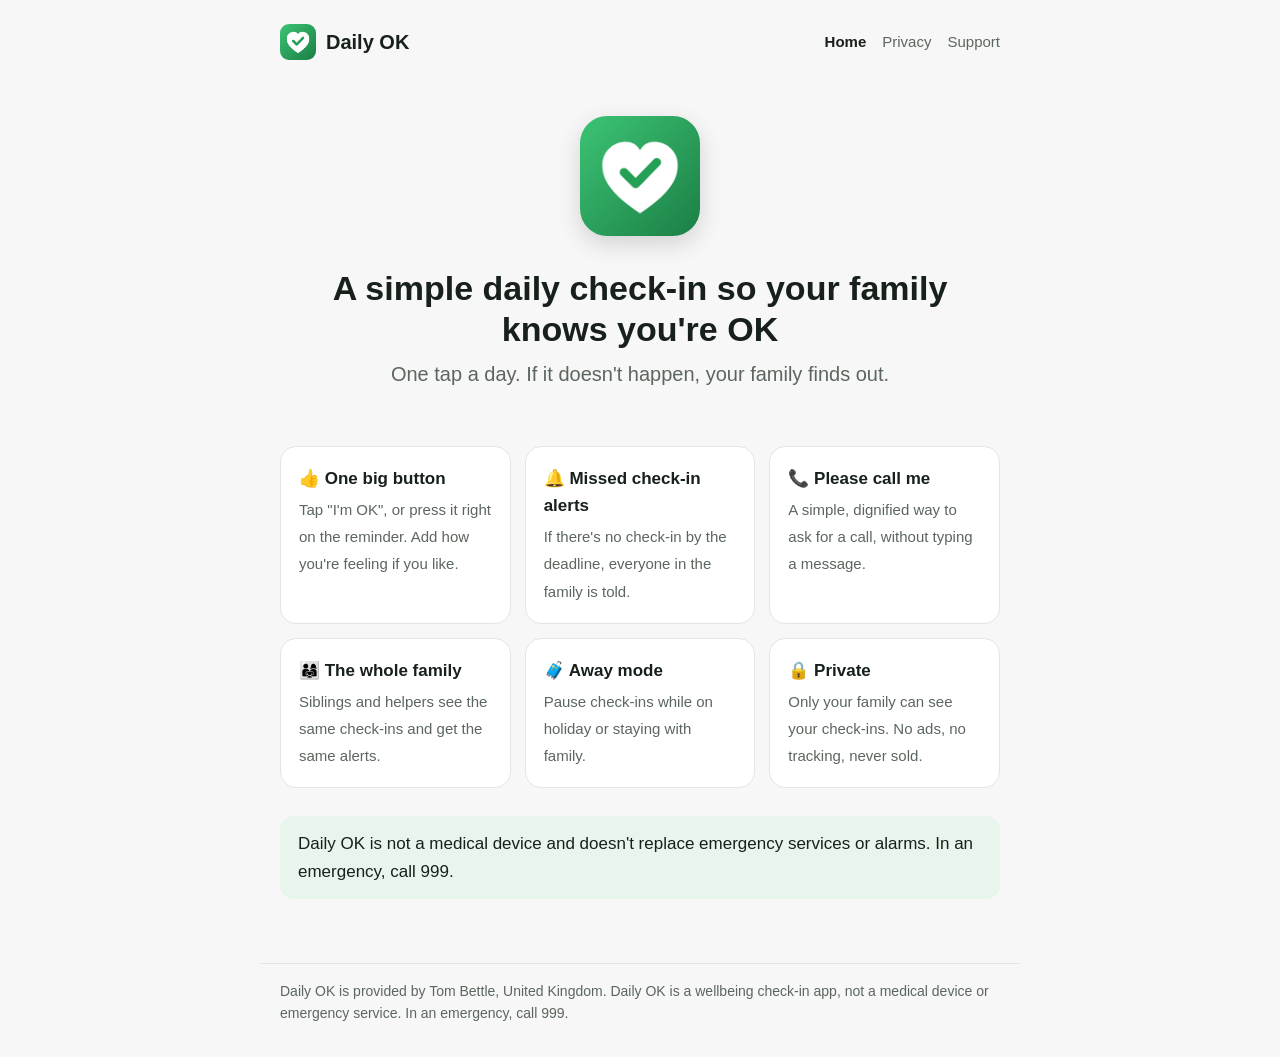
==== index.html @ 9c90e7b6 "Add Daily OK home, privacy policy and support pages Co-Authored-By: Claude Opus 5.5 <noreply@anthrop" ====
<!doctype html><html lang="en-GB"><head><meta charset="utf-8"><meta name="viewport" content="width=device-width, initial-scale=1"><link rel="icon" href="favicon.png"><link rel="stylesheet" href="style.css"><title>Daily OK</title><meta name="description" content="A simple daily check-in so your family knows you're OK."></head><body>
<header>
  <a class="brand" href="./"><img src="icon.png" alt="">Daily OK</a>
  <nav><a href="./" aria-current="page">Home</a><a href="privacy.html" >Privacy</a><a href="support.html" >Support</a></nav>
</header>
<main>
<section class="hero">
  <img src="icon.png" alt="Daily OK app icon">
  <h1>A simple daily check-in so your family knows you're OK</h1>
  <p class="lead">One tap a day. If it doesn't happen, your family finds out.</p>
</section>
<div class="cards">
  <div class="card"><b>👍 One big button</b><span>Tap "I'm OK", or press it right on the reminder. Add how you're feeling if you like.</span></div>
  <div class="card"><b>🔔 Missed check-in alerts</b><span>If there's no check-in by the deadline, everyone in the family is told.</span></div>
  <div class="card"><b>📞 Please call me</b><span>A simple, dignified way to ask for a call, without typing a message.</span></div>
  <div class="card"><b>👨‍👩‍👧 The whole family</b><span>Siblings and helpers see the same check-ins and get the same alerts.</span></div>
  <div class="card"><b>🧳 Away mode</b><span>Pause check-ins while on holiday or staying with family.</span></div>
  <div class="card"><b>🔒 Private</b><span>Only your family can see your check-ins. No ads, no tracking, never sold.</span></div>
</div>
<p class="note">Daily OK is not a medical device and doesn't replace emergency services or alarms. In an emergency, call 999.</p>
</main>
<footer>Daily OK is provided by Tom Bettle, United Kingdom. Daily OK is a wellbeing check-in app, not a medical device or emergency service. In an emergency, call 999.</footer>
</body></html>
---- style.css ----
:root {
  --bg: #f6f7f6;
  --surface: #ffffff;
  --text: #17201a;
  --muted: #5b665e;
  --line: #e2e6e3;
  --brand: #1f8f4e;
  --brand-soft: #e7f5ec;
}
@media (prefers-color-scheme: dark) {
  :root {
    --bg: #0f1411;
    --surface: #171e19;
    --text: #e9efea;
    --muted: #a3b0a7;
    --line: #2a332d;
    --brand: #4fcf85;
    --brand-soft: #18301f;
  }
}
* { box-sizing: border-box; }
body {
  margin: 0;
  background: var(--bg);
  color: var(--text);
  font: 17px/1.6 -apple-system, BlinkMacSystemFont, "Segoe UI", Roboto, Helvetica, Arial, sans-serif;
}
a { color: var(--brand); }
header, main, footer { max-width: 760px; margin: 0 auto; padding: 0 20px; }
header { display: flex; align-items: center; gap: 12px; padding-top: 24px; padding-bottom: 8px; }
header a.brand { display: flex; align-items: center; gap: 10px; color: var(--text); text-decoration: none; font-weight: 700; font-size: 20px; }
header img { width: 36px; height: 36px; border-radius: 9px; }
nav { margin-left: auto; display: flex; gap: 16px; font-size: 15px; }
nav a { color: var(--muted); text-decoration: none; }
nav a[aria-current="page"] { color: var(--text); font-weight: 600; }
main { padding-top: 16px; padding-bottom: 40px; }
h1 { font-size: 34px; line-height: 1.2; margin: 24px 0 8px; }
h2 { font-size: 22px; margin: 36px 0 8px; }
h3 { font-size: 18px; margin: 24px 0 4px; }
.lead { font-size: 20px; color: var(--muted); margin-top: 0; }
.updated { color: var(--muted); font-size: 15px; }
.hero { text-align: center; padding: 32px 0 8px; }
.hero img { width: 120px; height: 120px; border-radius: 27px; box-shadow: 0 8px 24px rgba(0,0,0,.15); }
.cards { display: grid; grid-template-columns: repeat(auto-fit, minmax(220px, 1fr)); gap: 14px; margin: 28px 0; }
.card { background: var(--surface); border: 1px solid var(--line); border-radius: 16px; padding: 18px; }
.card b { display: block; margin-bottom: 4px; }
.card span { color: var(--muted); font-size: 15px; }
.note { background: var(--brand-soft); border-radius: 14px; padding: 14px 18px; margin: 24px 0; }
table { width: 100%; border-collapse: collapse; margin: 12px 0; font-size: 15px; }
th, td { text-align: left; vertical-align: top; padding: 10px 8px; border-bottom: 1px solid var(--line); }
th { color: var(--muted); font-weight: 600; }
footer { border-top: 1px solid var(--line); padding-top: 16px; padding-bottom: 32px; color: var(--muted); font-size: 14px; }
@media (max-width: 520px) {
  h1 { font-size: 28px; }
  nav { gap: 12px; }
  table, thead, tbody, tr, th, td { display: block; }
  thead { display: none; }
  td { border: none; padding: 2px 0; }
  td:first-child { font-weight: 600; }
  td:not(:first-child) { color: var(--muted); }
  tr { border-bottom: 1px solid var(--line); padding: 10px 0; }
}
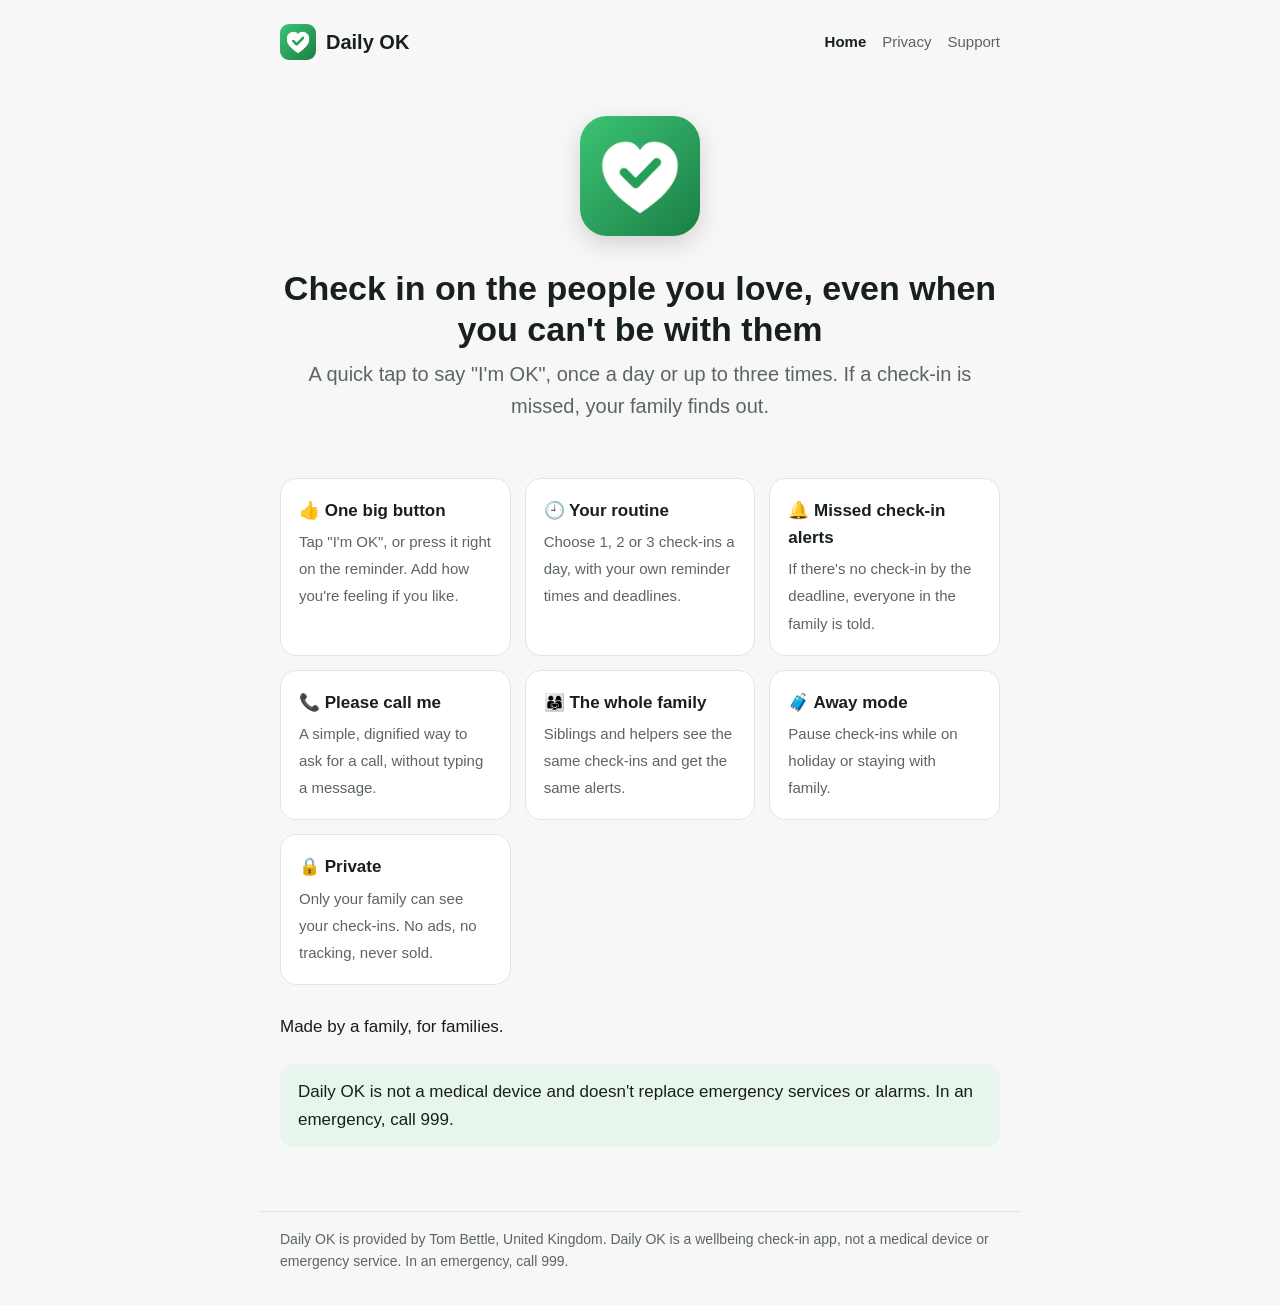
==== commit 4319793b: "Home page: multiple check-ins a day and warmer headline Co-Authored-By: Claude Opus 5.5 <noreply@ant" ====
--- a/index.html
+++ b/index.html
@@ -1,4 +1,4 @@
-<!doctype html><html lang="en-GB"><head><meta charset="utf-8"><meta name="viewport" content="width=device-width, initial-scale=1"><link rel="icon" href="favicon.png"><link rel="stylesheet" href="style.css"><title>Daily OK</title><meta name="description" content="A simple daily check-in so your family knows you're OK."></head><body>
+<!doctype html><html lang="en-GB"><head><meta charset="utf-8"><meta name="viewport" content="width=device-width, initial-scale=1"><link rel="icon" href="favicon.png"><link rel="stylesheet" href="style.css"><title>Daily OK</title><meta name="description" content="Check in on the people you love, even when you can't be with them. Made by a family, for families."></head><body>
 <header>
   <a class="brand" href="./"><img src="icon.png" alt="">Daily OK</a>
   <nav><a href="./" aria-current="page">Home</a><a href="privacy.html" >Privacy</a><a href="support.html" >Support</a></nav>
@@ -6,17 +6,19 @@
 <main>
 <section class="hero">
   <img src="icon.png" alt="Daily OK app icon">
-  <h1>A simple daily check-in so your family knows you're OK</h1>
-  <p class="lead">One tap a day. If it doesn't happen, your family finds out.</p>
+  <h1>Check in on the people you love, even when you can't be with them</h1>
+  <p class="lead">A quick tap to say "I'm OK", once a day or up to three times. If a check-in is missed, your family finds out.</p>
 </section>
 <div class="cards">
   <div class="card"><b>👍 One big button</b><span>Tap "I'm OK", or press it right on the reminder. Add how you're feeling if you like.</span></div>
+  <div class="card"><b>🕘 Your routine</b><span>Choose 1, 2 or 3 check-ins a day, with your own reminder times and deadlines.</span></div>
   <div class="card"><b>🔔 Missed check-in alerts</b><span>If there's no check-in by the deadline, everyone in the family is told.</span></div>
   <div class="card"><b>📞 Please call me</b><span>A simple, dignified way to ask for a call, without typing a message.</span></div>
   <div class="card"><b>👨‍👩‍👧 The whole family</b><span>Siblings and helpers see the same check-ins and get the same alerts.</span></div>
   <div class="card"><b>🧳 Away mode</b><span>Pause check-ins while on holiday or staying with family.</span></div>
   <div class="card"><b>🔒 Private</b><span>Only your family can see your check-ins. No ads, no tracking, never sold.</span></div>
 </div>
+<p>Made by a family, for families.</p>
 <p class="note">Daily OK is not a medical device and doesn't replace emergency services or alarms. In an emergency, call 999.</p>
 </main>
 <footer>Daily OK is provided by Tom Bettle, United Kingdom. Daily OK is a wellbeing check-in app, not a medical device or emergency service. In an emergency, call 999.</footer>
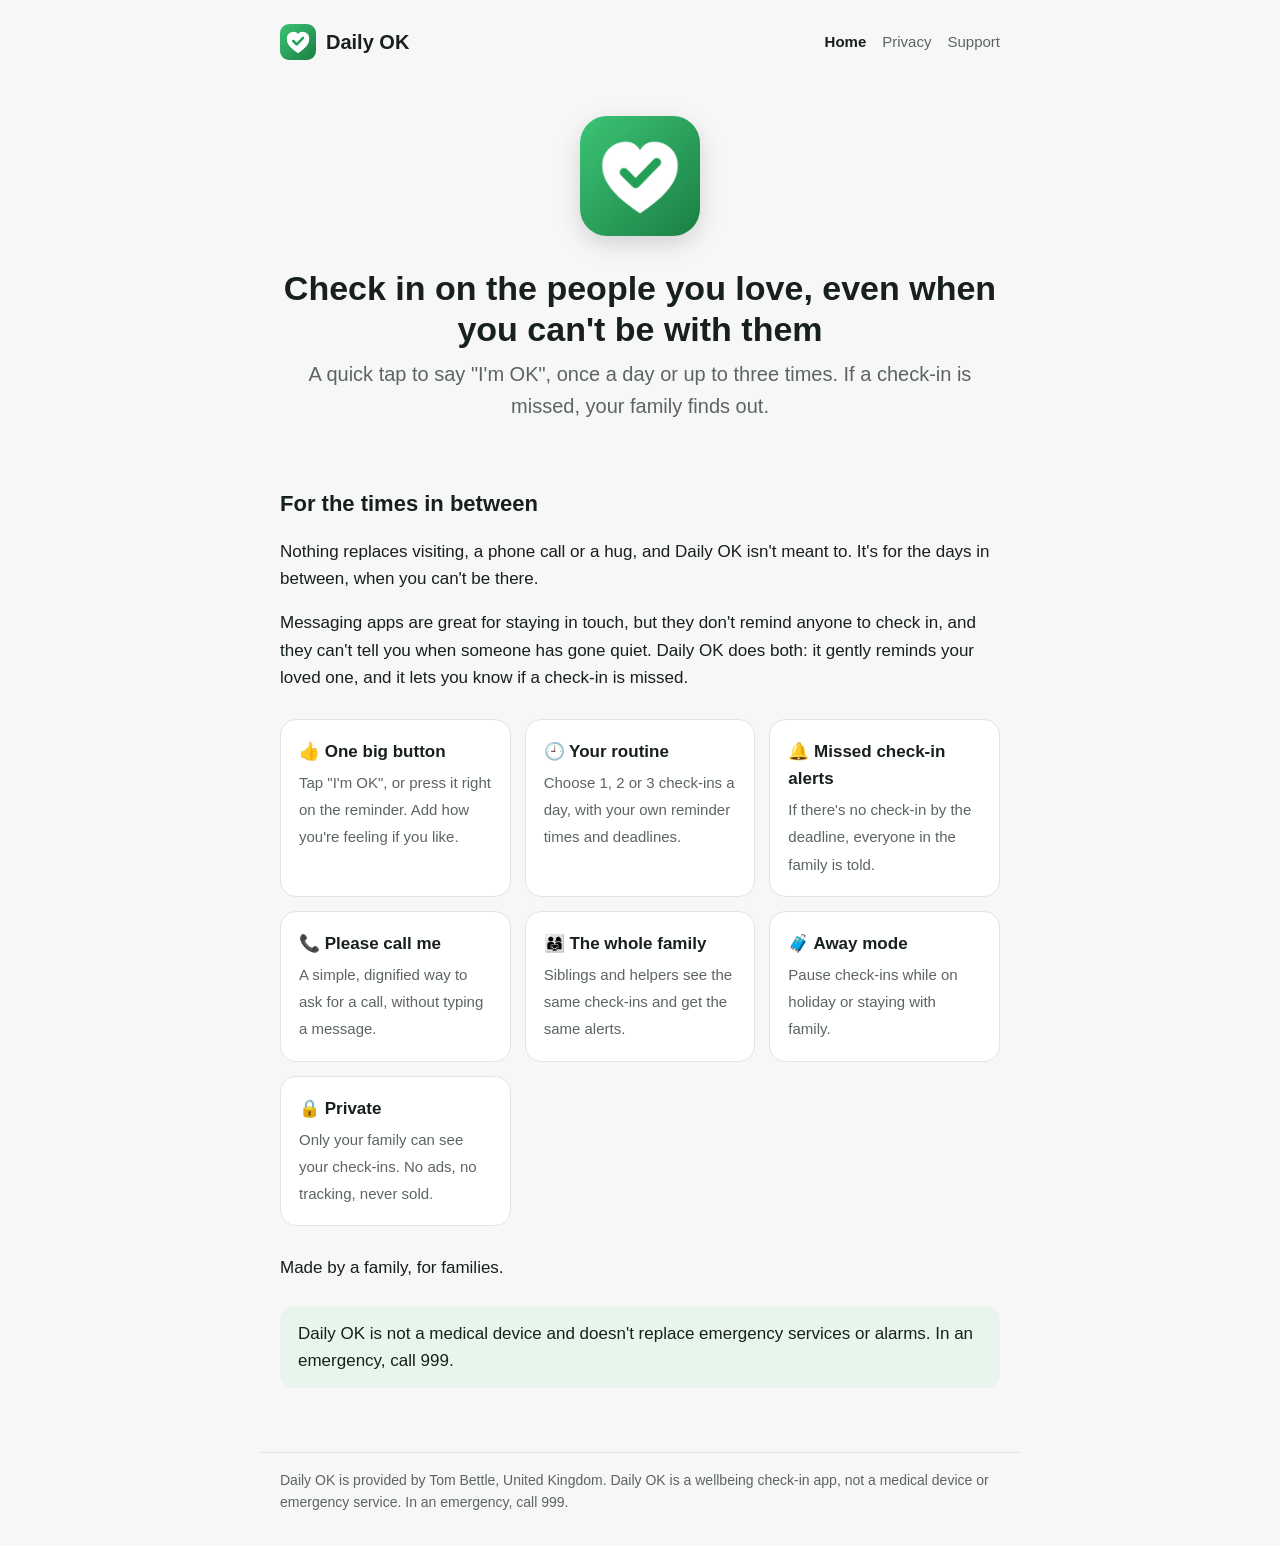
==== commit ee9e23f2: "Home page: for the times in between Co-Authored-By: Claude Opus 5.5 <noreply@anthropic.com> Claude-S" ====
--- a/index.html
+++ b/index.html
@@ -9,6 +9,9 @@
   <h1>Check in on the people you love, even when you can't be with them</h1>
   <p class="lead">A quick tap to say "I'm OK", once a day or up to three times. If a check-in is missed, your family finds out.</p>
 </section>
+<h2>For the times in between</h2>
+<p>Nothing replaces visiting, a phone call or a hug, and Daily OK isn't meant to. It's for the days in between, when you can't be there.</p>
+<p>Messaging apps are great for staying in touch, but they don't remind anyone to check in, and they can't tell you when someone has gone quiet. Daily OK does both: it gently reminds your loved one, and it lets you know if a check-in is missed.</p>
 <div class="cards">
   <div class="card"><b>👍 One big button</b><span>Tap "I'm OK", or press it right on the reminder. Add how you're feeling if you like.</span></div>
   <div class="card"><b>🕘 Your routine</b><span>Choose 1, 2 or 3 check-ins a day, with your own reminder times and deadlines.</span></div>
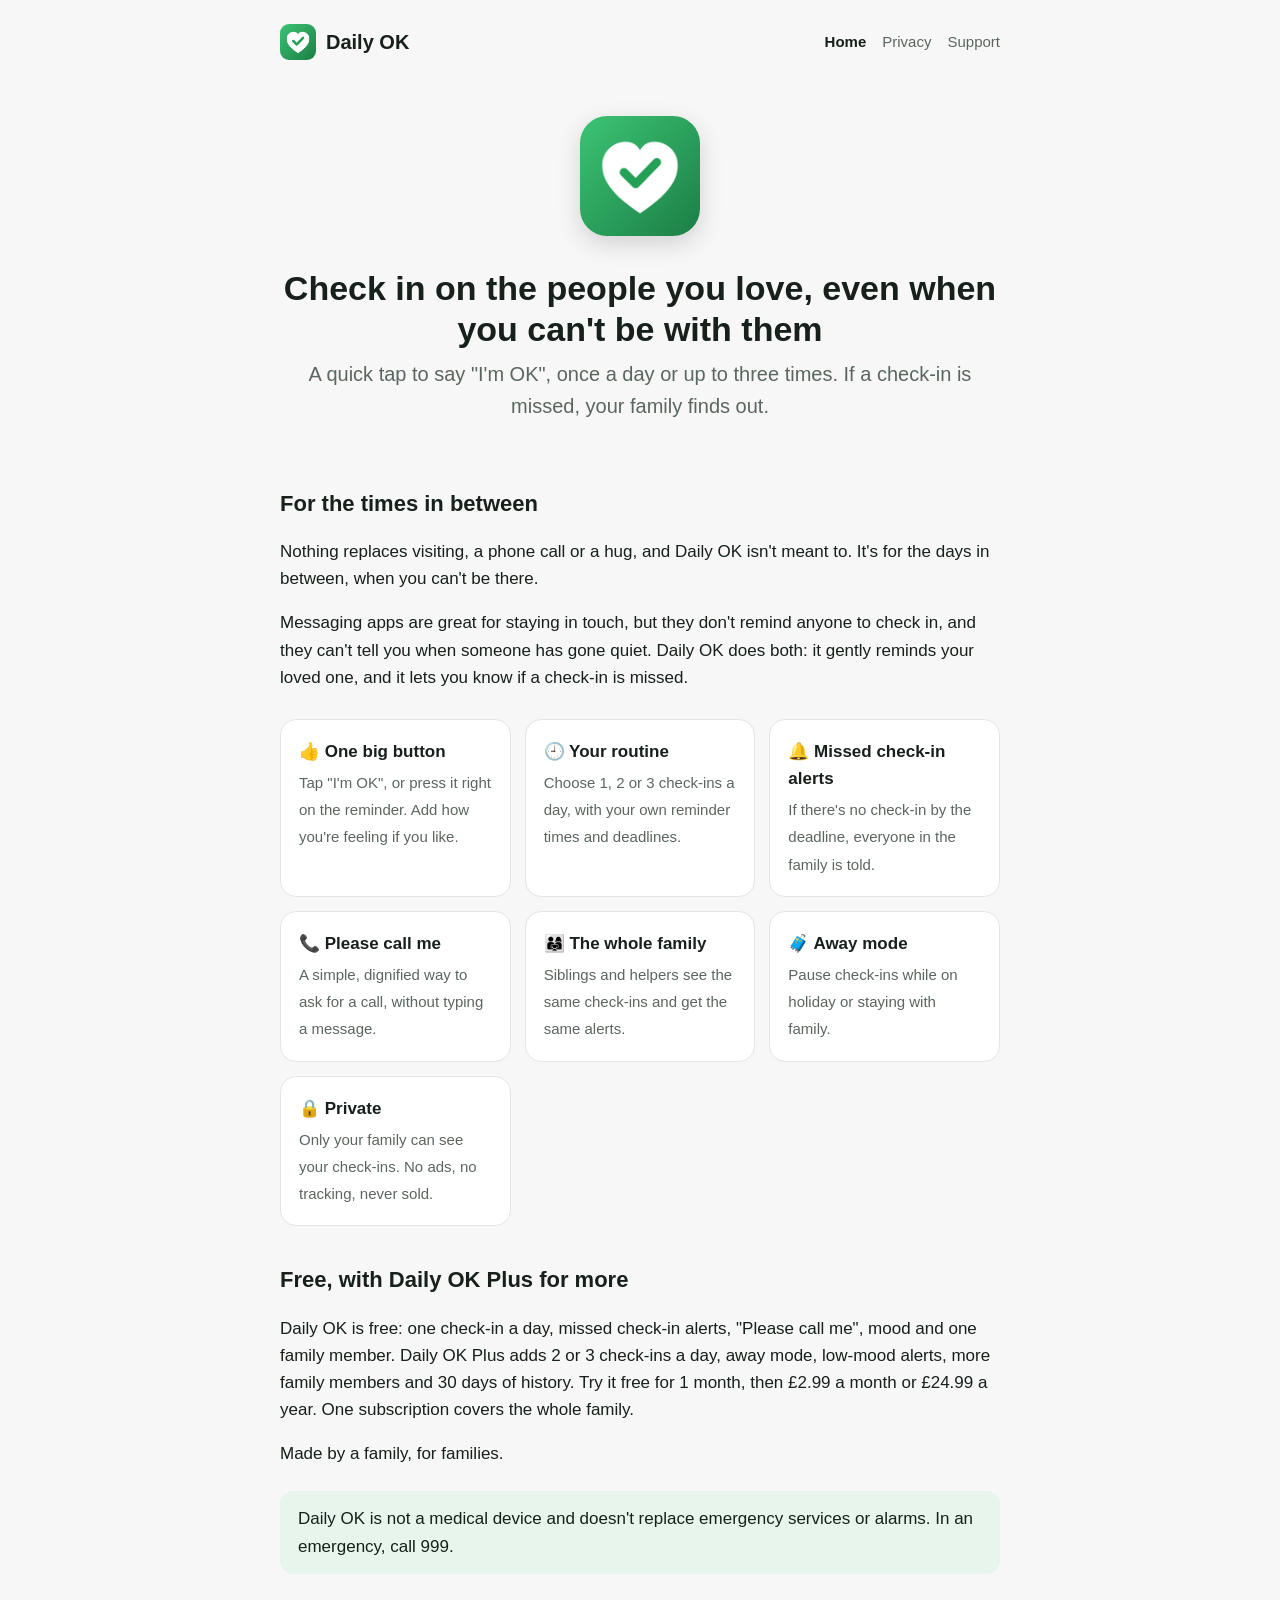
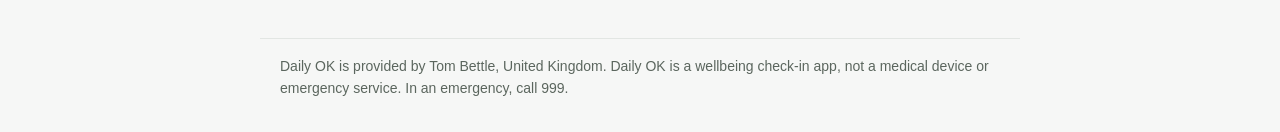
==== commit a118481c: "Mention Daily OK Plus on the home page and privacy policy Co-Authored-By: Claude Opus 5.5 <noreply@a" ====
--- a/index.html
+++ b/index.html
@@ -21,6 +21,8 @@
   <div class="card"><b>🧳 Away mode</b><span>Pause check-ins while on holiday or staying with family.</span></div>
   <div class="card"><b>🔒 Private</b><span>Only your family can see your check-ins. No ads, no tracking, never sold.</span></div>
 </div>
+<h2>Free, with Daily OK Plus for more</h2>
+<p>Daily OK is free: one check-in a day, missed check-in alerts, "Please call me", mood and one family member. Daily OK Plus adds 2 or 3 check-ins a day, away mode, low-mood alerts, more family members and 30 days of history. Try it free for 1 month, then £2.99 a month or £24.99 a year. One subscription covers the whole family.</p>
 <p>Made by a family, for families.</p>
 <p class="note">Daily OK is not a medical device and doesn't replace emergency services or alarms. In an emergency, call 999.</p>
 </main>
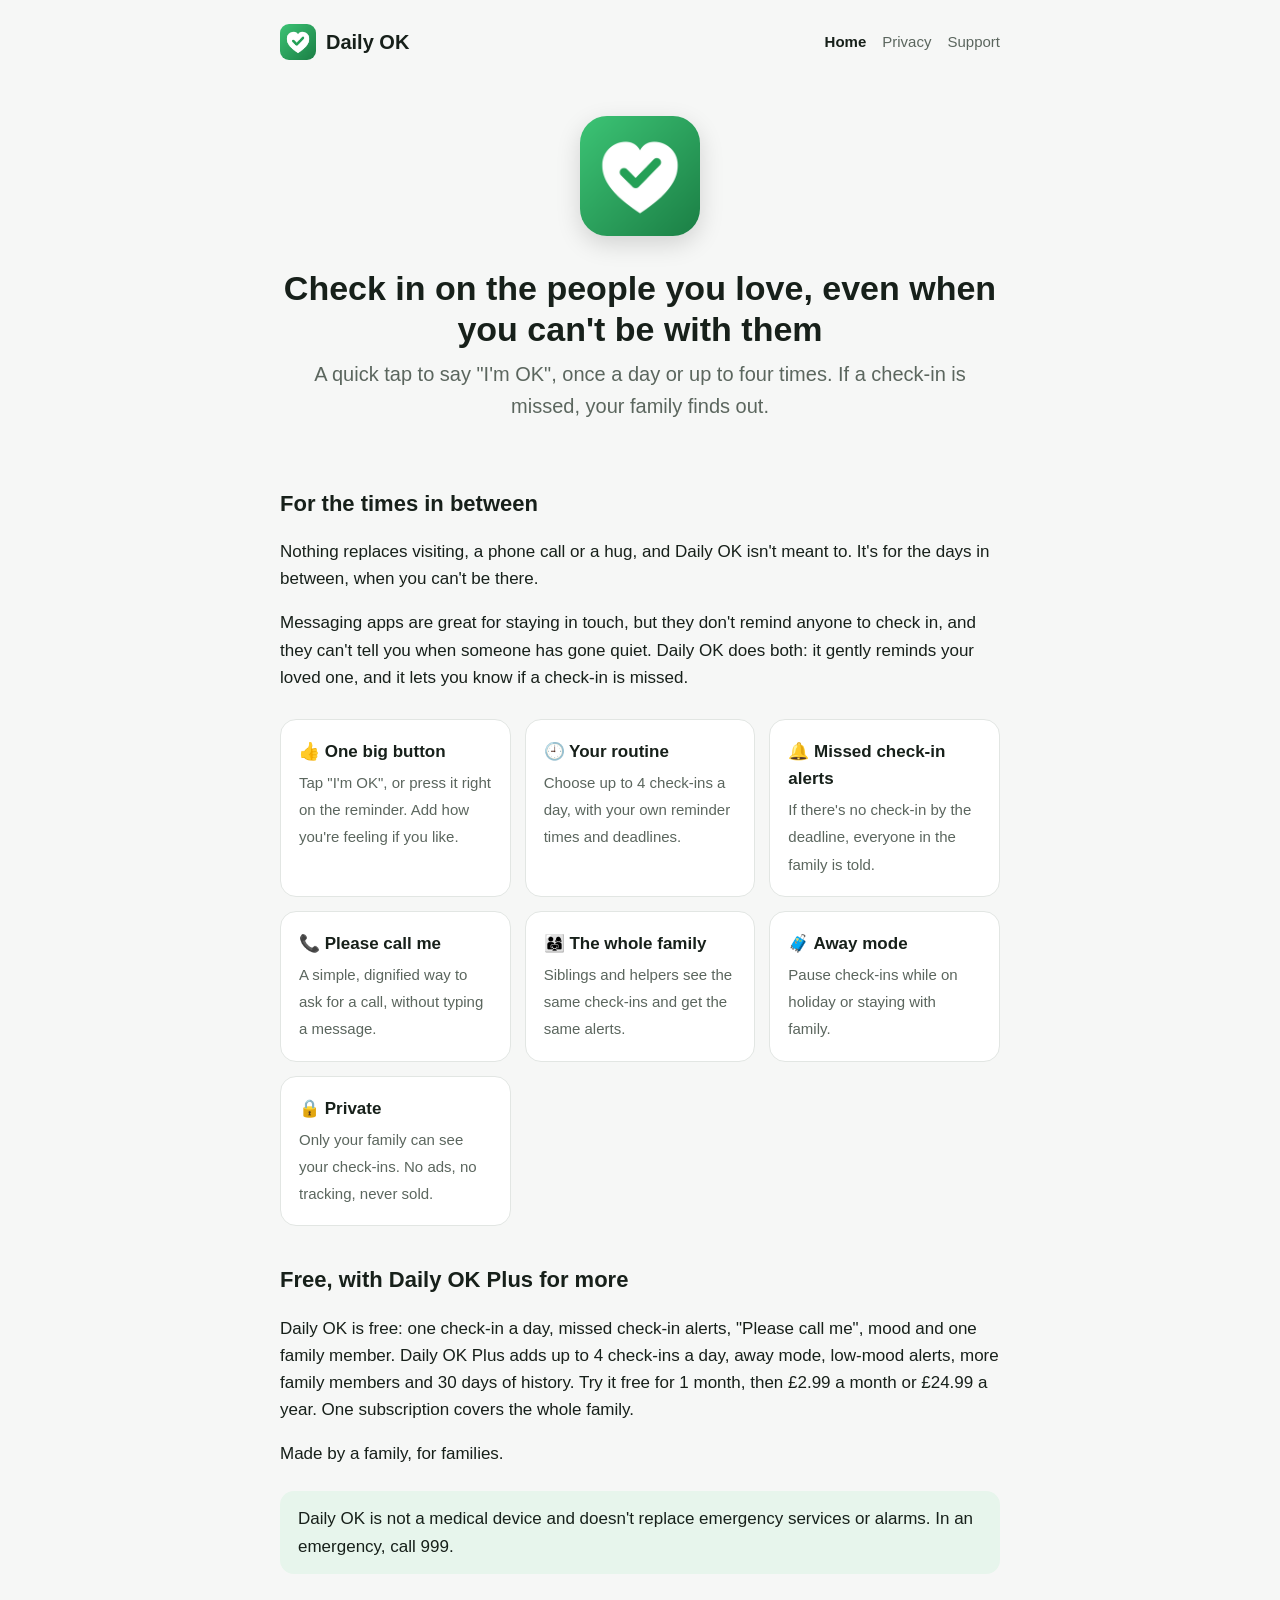
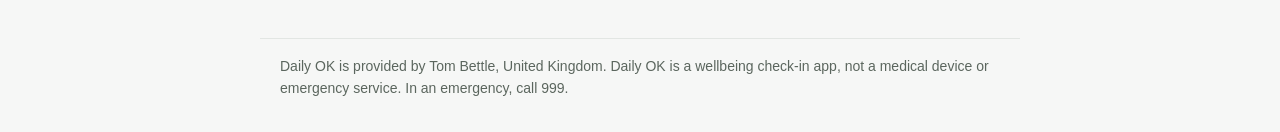
==== commit 11d37991: "Home page: up to 4 check-ins a day Co-Authored-By: Claude Opus 5.5 <noreply@anthropic.com> Claude-Se" ====
--- a/index.html
+++ b/index.html
@@ -7,14 +7,14 @@
 <section class="hero">
   <img src="icon.png" alt="Daily OK app icon">
   <h1>Check in on the people you love, even when you can't be with them</h1>
-  <p class="lead">A quick tap to say "I'm OK", once a day or up to three times. If a check-in is missed, your family finds out.</p>
+  <p class="lead">A quick tap to say "I'm OK", once a day or up to four times. If a check-in is missed, your family finds out.</p>
 </section>
 <h2>For the times in between</h2>
 <p>Nothing replaces visiting, a phone call or a hug, and Daily OK isn't meant to. It's for the days in between, when you can't be there.</p>
 <p>Messaging apps are great for staying in touch, but they don't remind anyone to check in, and they can't tell you when someone has gone quiet. Daily OK does both: it gently reminds your loved one, and it lets you know if a check-in is missed.</p>
 <div class="cards">
   <div class="card"><b>👍 One big button</b><span>Tap "I'm OK", or press it right on the reminder. Add how you're feeling if you like.</span></div>
-  <div class="card"><b>🕘 Your routine</b><span>Choose 1, 2 or 3 check-ins a day, with your own reminder times and deadlines.</span></div>
+  <div class="card"><b>🕘 Your routine</b><span>Choose up to 4 check-ins a day, with your own reminder times and deadlines.</span></div>
   <div class="card"><b>🔔 Missed check-in alerts</b><span>If there's no check-in by the deadline, everyone in the family is told.</span></div>
   <div class="card"><b>📞 Please call me</b><span>A simple, dignified way to ask for a call, without typing a message.</span></div>
   <div class="card"><b>👨‍👩‍👧 The whole family</b><span>Siblings and helpers see the same check-ins and get the same alerts.</span></div>
@@ -22,7 +22,7 @@
   <div class="card"><b>🔒 Private</b><span>Only your family can see your check-ins. No ads, no tracking, never sold.</span></div>
 </div>
 <h2>Free, with Daily OK Plus for more</h2>
-<p>Daily OK is free: one check-in a day, missed check-in alerts, "Please call me", mood and one family member. Daily OK Plus adds 2 or 3 check-ins a day, away mode, low-mood alerts, more family members and 30 days of history. Try it free for 1 month, then £2.99 a month or £24.99 a year. One subscription covers the whole family.</p>
+<p>Daily OK is free: one check-in a day, missed check-in alerts, "Please call me", mood and one family member. Daily OK Plus adds up to 4 check-ins a day, away mode, low-mood alerts, more family members and 30 days of history. Try it free for 1 month, then £2.99 a month or £24.99 a year. One subscription covers the whole family.</p>
 <p>Made by a family, for families.</p>
 <p class="note">Daily OK is not a medical device and doesn't replace emergency services or alarms. In an emergency, call 999.</p>
 </main>
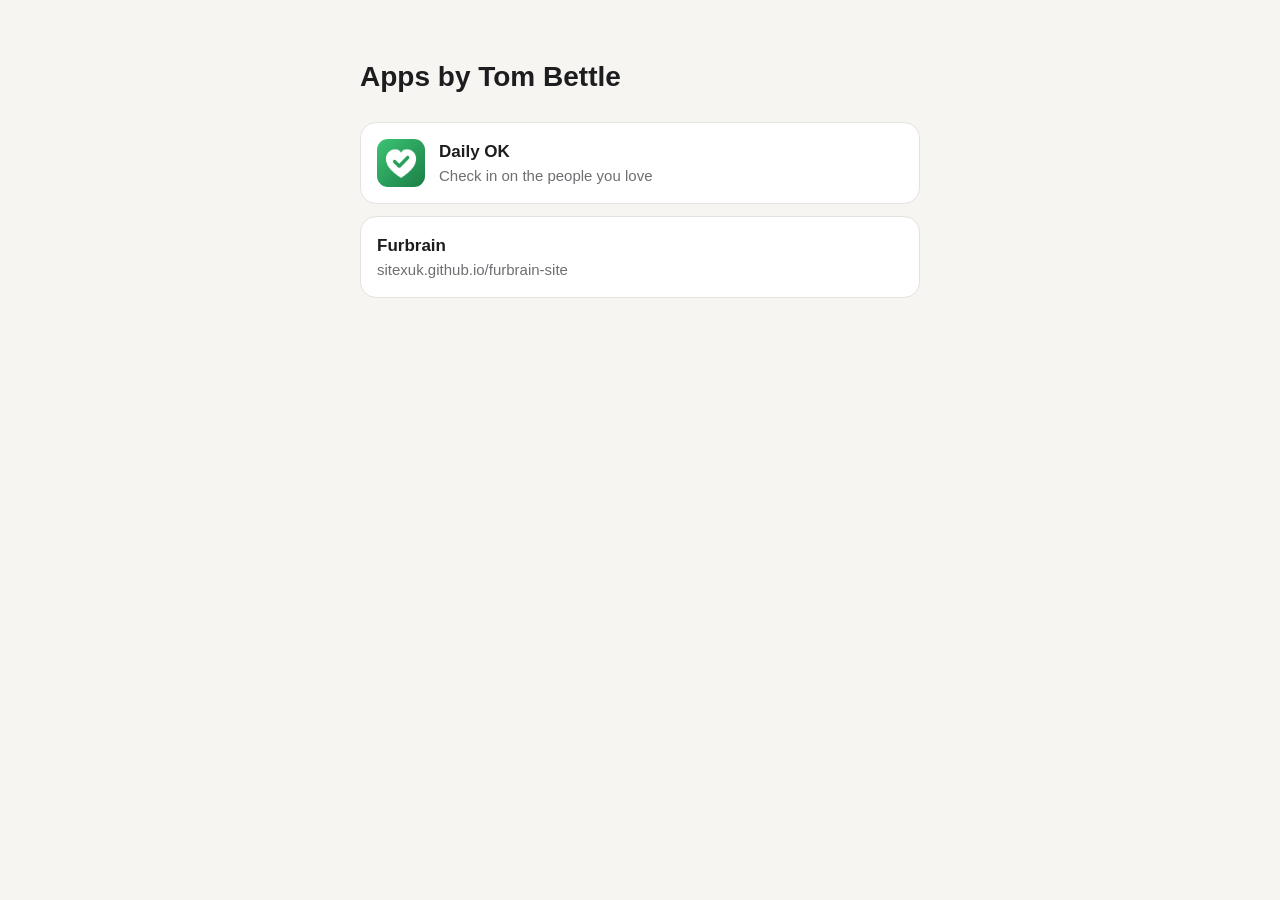
==== commit 7ab07845: "Move the Daily OK site to /dailyok/; root lists the apps; old URLs redirect Co-Authored-By: Claude O" ====
--- a/index.html
+++ b/index.html
@@ -1,30 +1,15 @@
-<!doctype html><html lang="en-GB"><head><meta charset="utf-8"><meta name="viewport" content="width=device-width, initial-scale=1"><link rel="icon" href="favicon.png"><link rel="stylesheet" href="style.css"><title>Daily OK</title><meta name="description" content="Check in on the people you love, even when you can't be with them. Made by a family, for families."></head><body>
-<header>
-  <a class="brand" href="./"><img src="icon.png" alt="">Daily OK</a>
-  <nav><a href="./" aria-current="page">Home</a><a href="privacy.html" >Privacy</a><a href="support.html" >Support</a></nav>
-</header>
-<main>
-<section class="hero">
-  <img src="icon.png" alt="Daily OK app icon">
-  <h1>Check in on the people you love, even when you can't be with them</h1>
-  <p class="lead">A quick tap to say "I'm OK", once a day or up to four times. If a check-in is missed, your family finds out.</p>
-</section>
-<h2>For the times in between</h2>
-<p>Nothing replaces visiting, a phone call or a hug, and Daily OK isn't meant to. It's for the days in between, when you can't be there.</p>
-<p>Messaging apps are great for staying in touch, but they don't remind anyone to check in, and they can't tell you when someone has gone quiet. Daily OK does both: it gently reminds your loved one, and it lets you know if a check-in is missed.</p>
-<div class="cards">
-  <div class="card"><b>👍 One big button</b><span>Tap "I'm OK", or press it right on the reminder. Add how you're feeling if you like.</span></div>
-  <div class="card"><b>🕘 Your routine</b><span>Choose up to 4 check-ins a day, with your own reminder times and deadlines.</span></div>
-  <div class="card"><b>🔔 Missed check-in alerts</b><span>If there's no check-in by the deadline, everyone in the family is told.</span></div>
-  <div class="card"><b>📞 Please call me</b><span>A simple, dignified way to ask for a call, without typing a message.</span></div>
-  <div class="card"><b>👨‍👩‍👧 The whole family</b><span>Siblings and helpers see the same check-ins and get the same alerts.</span></div>
-  <div class="card"><b>🧳 Away mode</b><span>Pause check-ins while on holiday or staying with family.</span></div>
-  <div class="card"><b>🔒 Private</b><span>Only your family can see your check-ins. No ads, no tracking, never sold.</span></div>
-</div>
-<h2>Free, with Daily OK Plus for more</h2>
-<p>Daily OK is free: one check-in a day, missed check-in alerts, "Please call me", mood and one family member. Daily OK Plus adds up to 4 check-ins a day, away mode, low-mood alerts, more family members and 30 days of history. Try it free for 1 month, then £2.99 a month or £24.99 a year. One subscription covers the whole family.</p>
-<p>Made by a family, for families.</p>
-<p class="note">Daily OK is not a medical device and doesn't replace emergency services or alarms. In an emergency, call 999.</p>
-</main>
-<footer>Daily OK is provided by Tom Bettle, United Kingdom. Daily OK is a wellbeing check-in app, not a medical device or emergency service. In an emergency, call 999.</footer>
-</body></html>
+<!doctype html><html lang="en-GB"><head><meta charset="utf-8"><meta name="viewport" content="width=device-width, initial-scale=1"><title>Sitex apps</title>
+<style>
+:root { color-scheme: light dark; --bg: #f7f5f2; --fg: #1d1d1f; --muted: #6e6e73; --card: #fff; --line: #e5e2dd; }
+@media (prefers-color-scheme: dark) { :root { --bg: #111; --fg: #f5f5f7; --muted: #a1a1a6; --card: #1c1c1e; --line: #2c2c2e; } }
+body { margin: 0; background: var(--bg); color: var(--fg); font: 17px/1.5 -apple-system, BlinkMacSystemFont, "Segoe UI", sans-serif; }
+main { max-width: 560px; margin: 0 auto; padding: 56px 16px; }
+h1 { font-size: 28px; margin: 0 0 24px; }
+a.app { display: flex; align-items: center; gap: 14px; padding: 16px; margin-bottom: 12px; background: var(--card); border: 1px solid var(--line); border-radius: 16px; color: inherit; text-decoration: none; }
+a.app img { width: 48px; height: 48px; border-radius: 11px; }
+a.app span { color: var(--muted); font-size: 15px; display: block; }
+</style></head><body><main>
+<h1>Apps by Tom Bettle</h1>
+<a class="app" href="dailyok/"><img src="dailyok/icon.png" alt=""><div><b>Daily OK</b><span>Check in on the people you love</span></div></a>
+<a class="app" href="furbrain-site/"><div><b>Furbrain</b><span>sitexuk.github.io/furbrain-site</span></div></a>
+</main></body></html>
